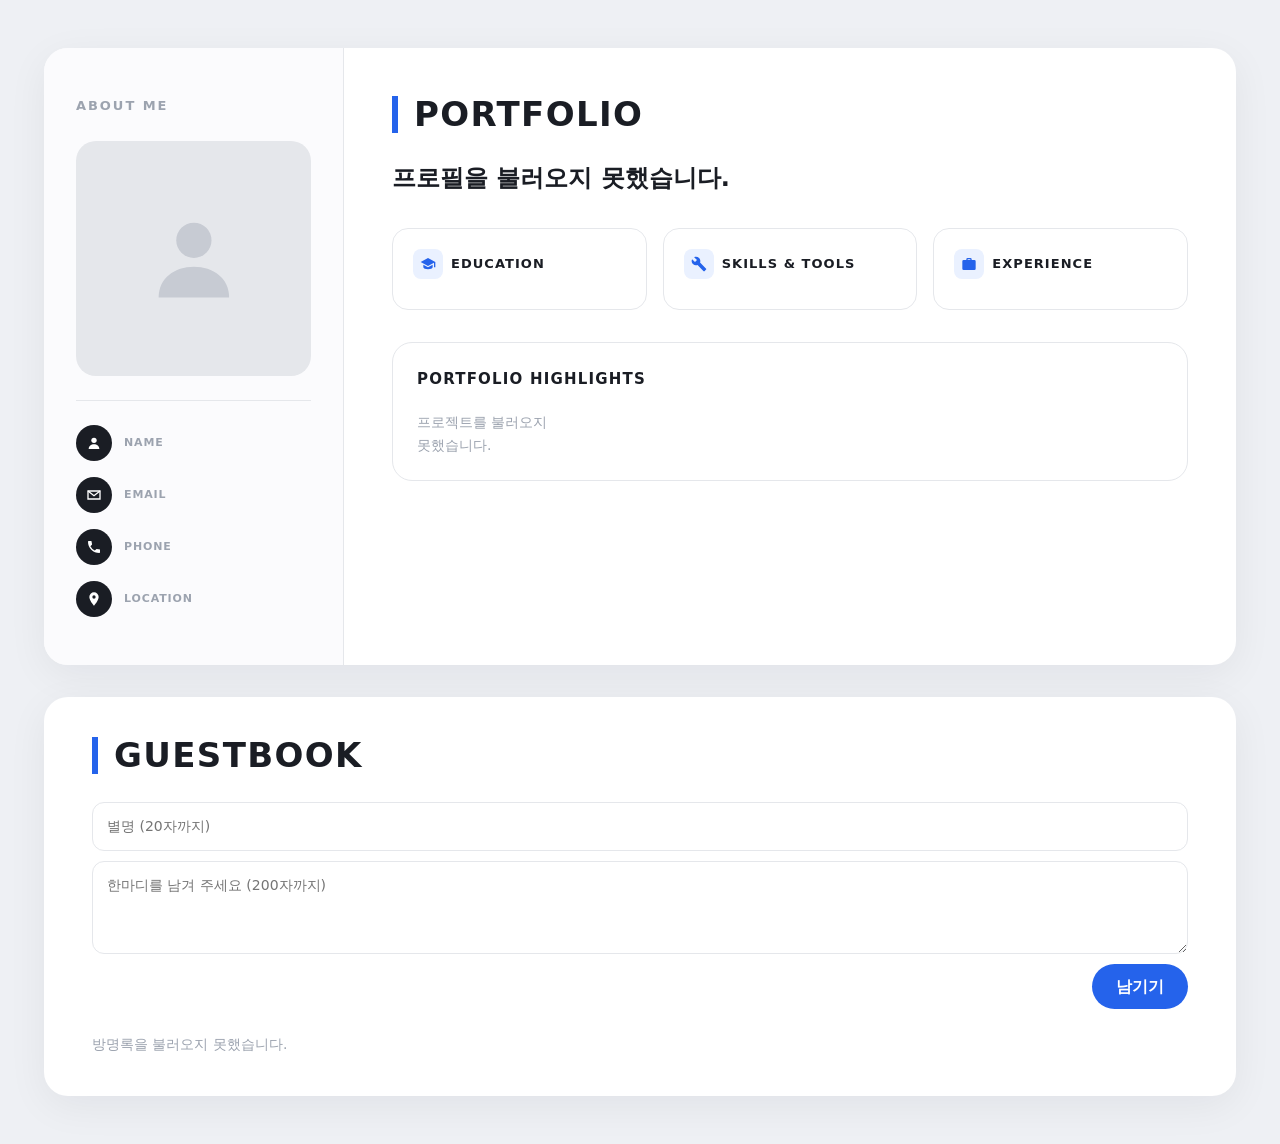
==== index.html @ b7abc64d "방문자 화면(index.html, style.css, script.js) 추가 Co-Authored-By: Claude Opus 5.5 <noreply@anthropic.com> " ====
<!DOCTYPE html>
<html lang="ko">
<head>
  <meta charset="UTF-8">
  <meta name="viewport" content="width=device-width, initial-scale=1.0">
  <title>Portfolio</title>
  <link rel="stylesheet" href="style.css">
</head>
<body>
  <main class="page">

    <!-- 흰 큰 카드 -->
    <section class="sheet">

      <!-- 왼쪽: ABOUT ME -->
      <aside class="about">
        <p class="label">ABOUT ME</p>

        <div class="photo" id="photo">
          <svg class="photo-empty" viewBox="0 0 24 24" aria-hidden="true">
            <circle cx="12" cy="8" r="4"/><path d="M4 21c0-4.4 3.6-7 8-7s8 2.6 8 7z"/>
          </svg>
        </div>

        <h2 class="name" id="name"></h2>
        <p class="job" id="title"></p>
        <p class="badge" id="career-badge"></p>

        <ul class="contact">
          <li>
            <span class="icon" aria-hidden="true">
              <svg viewBox="0 0 24 24"><circle cx="12" cy="8" r="4"/><path d="M4 21c0-4.4 3.6-7 8-7s8 2.6 8 7z"/></svg>
            </span>
            <span><small>NAME</small><span id="contact-name"></span></span>
          </li>
          <li>
            <span class="icon" aria-hidden="true">
              <svg viewBox="0 0 24 24"><path d="M3 6h18v12H3z" fill="none" stroke="currentColor" stroke-width="2"/><path d="M3 6l9 7 9-7" fill="none" stroke="currentColor" stroke-width="2"/></svg>
            </span>
            <span><small>EMAIL</small><span id="contact-email"></span></span>
          </li>
          <li>
            <span class="icon" aria-hidden="true">
              <svg viewBox="0 0 24 24"><path d="M6.6 10.8a15.1 15.1 0 0 0 6.6 6.6l2.2-2.2a1 1 0 0 1 1-.25 11.4 11.4 0 0 0 3.6.6 1 1 0 0 1 1 1V20a1 1 0 0 1-1 1A17 17 0 0 1 3 4a1 1 0 0 1 1-1h3.5a1 1 0 0 1 1 1c0 1.25.2 2.45.6 3.6a1 1 0 0 1-.25 1z"/></svg>
            </span>
            <span><small>PHONE</small><span id="contact-phone"></span></span>
          </li>
          <li>
            <span class="icon" aria-hidden="true">
              <svg viewBox="0 0 24 24"><path d="M12 2a7 7 0 0 0-7 7c0 5.2 7 13 7 13s7-7.8 7-13a7 7 0 0 0-7-7zm0 9.5A2.5 2.5 0 1 1 12 6.5a2.5 2.5 0 0 1 0 5z"/></svg>
            </span>
            <span><small>LOCATION</small><span id="contact-location"></span></span>
          </li>
        </ul>
      </aside>

      <!-- 오른쪽: PORTFOLIO -->
      <div class="content">
        <h1 class="big-title">PORTFOLIO</h1>

        <p class="headline" id="headline"></p>
        <p class="intro" id="intro"></p>

        <div class="facts">
          <div class="fact">
            <h3>
              <span class="fact-icon" aria-hidden="true">
                <svg viewBox="0 0 24 24"><path d="M12 3 1 9l11 6 9-4.9V17h2V9z"/><path d="M5 13.2V17c0 1.7 3.1 3 7 3s7-1.3 7-3v-3.8l-7 3.8z"/></svg>
              </span>
              EDUCATION
            </h3>
            <p id="education"></p>
          </div>
          <div class="fact">
            <h3>
              <span class="fact-icon" aria-hidden="true">
                <svg viewBox="0 0 24 24"><path d="M22.7 19 13.6 9.9c.9-2.3.4-5-1.5-6.9-2-2-5-2.4-7.4-1.3L9 6 6 9 1.6 4.7C.4 7.1.9 10.1 2.9 12.1c1.9 1.9 4.6 2.4 6.9 1.5l9.1 9.1c.4.4 1 .4 1.4 0l2.3-2.3c.5-.4.5-1.1.1-1.4z"/></svg>
              </span>
              SKILLS &amp; TOOLS
            </h3>
            <p id="skills"></p>
          </div>
          <div class="fact">
            <h3>
              <span class="fact-icon" aria-hidden="true">
                <svg viewBox="0 0 24 24"><path d="M10 3h4a2 2 0 0 1 2 2v1h4a2 2 0 0 1 2 2v11a2 2 0 0 1-2 2H4a2 2 0 0 1-2-2V8a2 2 0 0 1 2-2h4V5a2 2 0 0 1 2-2zm4 3V5h-4v1z"/></svg>
              </span>
              EXPERIENCE
            </h3>
            <p id="experience"></p>
          </div>
        </div>

        <div class="highlights">
          <h3 class="box-title">PORTFOLIO HIGHLIGHTS</h3>
          <div class="cards" id="cards">
            <p class="empty">불러오는 중...</p>
          </div>
        </div>

        <p class="quote" id="quote"></p>
      </div>
    </section>

    <!-- 방명록 -->
    <section class="sheet guestbook">
      <h2 class="big-title">GUESTBOOK</h2>

      <div class="gb-form">
        <input type="text" id="gb-nickname" maxlength="20" placeholder="별명 (20자까지)">
        <textarea id="gb-message" maxlength="200" rows="3" placeholder="한마디를 남겨 주세요 (200자까지)"></textarea>
        <div class="gb-actions">
          <p class="gb-status" id="gb-status"></p>
          <button type="button" id="gb-submit">남기기</button>
        </div>
      </div>

      <ul class="gb-list" id="gb-list">
        <li class="empty">불러오는 중...</li>
      </ul>
    </section>

  </main>

  <script src="script.js"></script>
</body>
</html>
---- style.css ----
/* ===== 기본 색과 글꼴 ===== */
:root {
  --bg: #eef0f4;
  --sheet: #ffffff;
  --text: #1a1d24;
  --gray: #6b7280;
  --light-gray: #9ca3af;
  --line: #e5e7eb;
  --blue: #2563eb;
  --blue-soft: #eaf1ff;
  --placeholder: #e5e7eb;
}

* {
  box-sizing: border-box;
}

body {
  margin: 0;
  background: var(--bg);
  color: var(--text);
  font-family: "Pretendard", "Apple SD Gothic Neo", "Malgun Gothic", "Noto Sans KR", system-ui, sans-serif;
  line-height: 1.6;
  word-break: keep-all;
}

.page {
  max-width: 1240px;
  margin: 0 auto;
  padding: 48px 24px;
}

/* ===== 흰 큰 카드 ===== */
.sheet {
  background: var(--sheet);
  border-radius: 24px;
  box-shadow: 0 10px 40px rgba(17, 24, 39, 0.06);
  display: grid;
  grid-template-columns: 300px 1fr;
  overflow: hidden;
}

/* ===== 왼쪽 ABOUT ME ===== */
.about {
  padding: 48px 32px;
  border-right: 1px solid var(--line);
  background: #fbfbfd;
}

.label {
  margin: 0 0 24px;
  font-size: 13px;
  font-weight: 800;
  letter-spacing: 0.15em;
  color: var(--light-gray);
}

.photo {
  width: 100%;
  aspect-ratio: 1 / 1;
  border-radius: 20px;
  background: var(--placeholder);
  overflow: hidden;
  display: flex;
  align-items: center;
  justify-content: center;
}

.photo img {
  width: 100%;
  height: 100%;
  object-fit: cover;
  display: block;
}

.photo-empty {
  width: 45%;
  fill: #c7cbd3;
}

.name {
  margin: 24px 0 4px;
  font-size: 28px;
  font-weight: 800;
}

.job {
  margin: 0 0 14px;
  color: var(--blue);
  font-weight: 700;
}

.badge {
  display: inline-block;
  margin: 0 0 28px;
  padding: 4px 14px;
  border: 1.5px solid var(--blue);
  border-radius: 999px;
  color: var(--blue);
  font-size: 13px;
  font-weight: 700;
}

.badge:empty {
  display: none;
}

.contact {
  list-style: none;
  margin: 0;
  padding: 24px 0 0;
  border-top: 1px solid var(--line);
  display: grid;
  gap: 16px;
}

.contact li {
  display: flex;
  align-items: center;
  gap: 12px;
  font-size: 14px;
  overflow-wrap: anywhere;
}

.contact small {
  display: block;
  font-size: 11px;
  font-weight: 700;
  letter-spacing: 0.08em;
  color: var(--light-gray);
  line-height: 1.3;
}

.icon {
  flex: none;
  width: 36px;
  height: 36px;
  border-radius: 50%;
  background: var(--text);
  color: #fff;
  display: flex;
  align-items: center;
  justify-content: center;
}

.icon svg {
  width: 16px;
  height: 16px;
  fill: currentColor;
}

/* ===== 오른쪽 PORTFOLIO ===== */
.content {
  padding: 48px 48px 40px;
  min-width: 0;
}

.big-title {
  margin: 0 0 28px;
  padding-left: 16px;
  border-left: 6px solid var(--blue);
  font-size: 34px;
  font-weight: 900;
  letter-spacing: 0.04em;
  line-height: 1.1;
}

.headline {
  margin: 0 0 14px;
  font-size: 24px;
  font-weight: 800;
  line-height: 1.45;
}

.headline .hl-name {
  color: var(--blue);
  text-decoration: underline;
  text-decoration-thickness: 3px;
  text-underline-offset: 6px;
}

.intro {
  margin: 0 0 32px;
  color: var(--gray);
  white-space: pre-line;
}

/* EDUCATION · SKILLS & TOOLS · EXPERIENCE */
.facts {
  display: grid;
  grid-template-columns: repeat(3, 1fr);
  gap: 16px;
  margin-bottom: 32px;
}

.fact {
  padding: 20px;
  border: 1px solid var(--line);
  border-radius: 16px;
}

.fact h3 {
  margin: 0 0 10px;
  display: flex;
  align-items: center;
  gap: 8px;
  font-size: 13px;
  font-weight: 800;
  letter-spacing: 0.08em;
}

.fact-icon {
  width: 30px;
  height: 30px;
  border-radius: 8px;
  background: var(--blue-soft);
  color: var(--blue);
  display: flex;
  align-items: center;
  justify-content: center;
}

.fact-icon svg {
  width: 16px;
  height: 16px;
  fill: currentColor;
}

.fact p {
  margin: 0;
  color: var(--gray);
  font-size: 14px;
  white-space: pre-line;
}

/* PORTFOLIO HIGHLIGHTS 상자 */
.highlights {
  padding: 24px;
  border: 1px solid var(--line);
  border-radius: 20px;
}

.box-title {
  margin: 0 0 20px;
  font-size: 15px;
  font-weight: 800;
  letter-spacing: 0.08em;
}

.cards {
  display: grid;
  grid-template-columns: repeat(4, 1fr);
  gap: 16px;
}

.empty {
  margin: 0;
  color: var(--light-gray);
  font-size: 14px;
}

/* 포트폴리오 카드 하나 */
.card {
  display: flex;
  flex-direction: column;
  border: 1px solid var(--line);
  border-radius: 14px;
  overflow: hidden;
  background: #fff;
  transition: box-shadow 0.2s, transform 0.2s;
}

.card:hover {
  transform: translateY(-3px);
  box-shadow: 0 8px 24px rgba(17, 24, 39, 0.08);
}

.card-open {
  display: block;
  flex: 1;
  width: 100%;
  padding: 0;
  border: 0;
  background: none;
  color: inherit;
  font: inherit;
  text-align: left;
  cursor: pointer;
}

.card-open:disabled {
  cursor: default;
}

/* 브라우저 창 모양 썸네일 */
.browser {
  display: block;
  background: #f3f4f6;
  border-bottom: 1px solid var(--line);
}

.browser-bar {
  display: flex;
  gap: 5px;
  padding: 8px 10px;
  background: #e9ebef;
}

.browser-bar span {
  width: 8px;
  height: 8px;
  border-radius: 50%;
  background: #c4c8cf;
}

.browser-bar span:nth-child(1) { background: #ff6159; }
.browser-bar span:nth-child(2) { background: #ffbd2e; }
.browser-bar span:nth-child(3) { background: #28c941; }

.browser-view {
  display: block;
  aspect-ratio: 16 / 10;
  background: var(--placeholder);
}

.browser-view img {
  width: 100%;
  height: 100%;
  object-fit: cover;
  display: block;
}

.card-body {
  display: block;
  padding: 14px 14px 4px;
}

.card-meta {
  display: block;
  color: var(--blue);
  font-size: 12px;
  font-weight: 700;
}

.card-title {
  display: block;
  margin: 4px 0 6px;
  font-size: 15px;
  font-weight: 800;
  line-height: 1.4;
}

.card-desc {
  display: -webkit-box;
  -webkit-line-clamp: 2;
  -webkit-box-orient: vertical;
  overflow: hidden;
  color: var(--gray);
  font-size: 13px;
  line-height: 1.5;
}

.card-foot {
  display: flex;
  align-items: center;
  justify-content: space-between;
  gap: 8px;
  padding: 8px 14px 14px;
}

.tags {
  min-width: 0;
  display: flex;
  flex-wrap: wrap;
  gap: 4px;
}

.tag {
  padding: 2px 8px;
  border-radius: 6px;
  background: #f1f2f4;
  color: var(--gray);
  font-size: 11px;
  font-weight: 600;
  max-width: 100%;
  white-space: nowrap;
  overflow: hidden;
  text-overflow: ellipsis;
}

/* 좋아요 버튼 */
.like {
  flex: none;
  display: flex;
  align-items: center;
  gap: 4px;
  padding: 4px 8px;
  border: 1px solid var(--line);
  border-radius: 999px;
  background: #fff;
  color: var(--gray);
  font: inherit;
  font-size: 12px;
  font-weight: 700;
  cursor: pointer;
}

.like svg {
  width: 14px;
  height: 14px;
  fill: none;
  stroke: currentColor;
  stroke-width: 2;
}

.like.liked {
  border-color: #fecdd3;
  background: #fff1f2;
  color: #e11d48;
  cursor: default;
}

.like.liked svg {
  fill: currentColor;
}

/* 맨 아래 인용 */
.quote {
  margin: 32px 0 0;
  text-align: center;
  font-style: italic;
  color: var(--gray);
}

.quote:not(:empty)::before { content: "\201C "; }
.quote:not(:empty)::after { content: " \201D"; }

/* ===== 방명록 ===== */
.guestbook {
  display: block;
  margin-top: 32px;
  padding: 40px 48px;
}

.gb-form {
  display: grid;
  gap: 10px;
  margin-bottom: 24px;
}

.gb-form input,
.gb-form textarea {
  width: 100%;
  padding: 12px 14px;
  border: 1px solid var(--line);
  border-radius: 12px;
  font: inherit;
  font-size: 14px;
  resize: vertical;
}

.gb-form input:focus,
.gb-form textarea:focus {
  outline: 2px solid var(--blue);
  outline-offset: -1px;
}

.gb-actions {
  display: flex;
  align-items: center;
  justify-content: flex-end;
  gap: 12px;
}

.gb-status {
  margin: 0;
  color: var(--gray);
  font-size: 13px;
}

#gb-submit {
  padding: 10px 24px;
  border: 0;
  border-radius: 999px;
  background: var(--blue);
  color: #fff;
  font: inherit;
  font-weight: 700;
  cursor: pointer;
}

#gb-submit:disabled {
  opacity: 0.6;
  cursor: default;
}

.gb-list {
  list-style: none;
  margin: 0;
  padding: 0;
  display: grid;
  gap: 12px;
}

.gb-item {
  padding: 16px 18px;
  border: 1px solid var(--line);
  border-radius: 14px;
}

.gb-head {
  display: flex;
  justify-content: space-between;
  gap: 8px;
  margin-bottom: 4px;
}

.gb-nick {
  font-weight: 800;
}

.gb-date {
  color: var(--light-gray);
  font-size: 12px;
}

.gb-text {
  margin: 0;
  color: var(--gray);
  font-size: 14px;
  white-space: pre-line;
  overflow-wrap: anywhere;
}

/* ===== 화면 폭에 따라 ===== */
@media (max-width: 1100px) {
  .cards {
    grid-template-columns: repeat(2, 1fr);
  }
}

@media (max-width: 860px) {
  .page {
    padding: 24px 16px;
  }

  .sheet {
    grid-template-columns: 1fr;
  }

  .about {
    border-right: 0;
    border-bottom: 1px solid var(--line);
    padding: 32px 24px;
  }

  .photo {
    max-width: 220px;
  }

  .content,
  .guestbook {
    padding: 32px 24px;
  }

  .facts {
    grid-template-columns: 1fr;
  }
}

@media (max-width: 560px) {
  .cards {
    grid-template-columns: 1fr;
  }

  .big-title {
    font-size: 28px;
  }

  .headline {
    font-size: 20px;
  }

  .highlights {
    padding: 16px;
  }
}
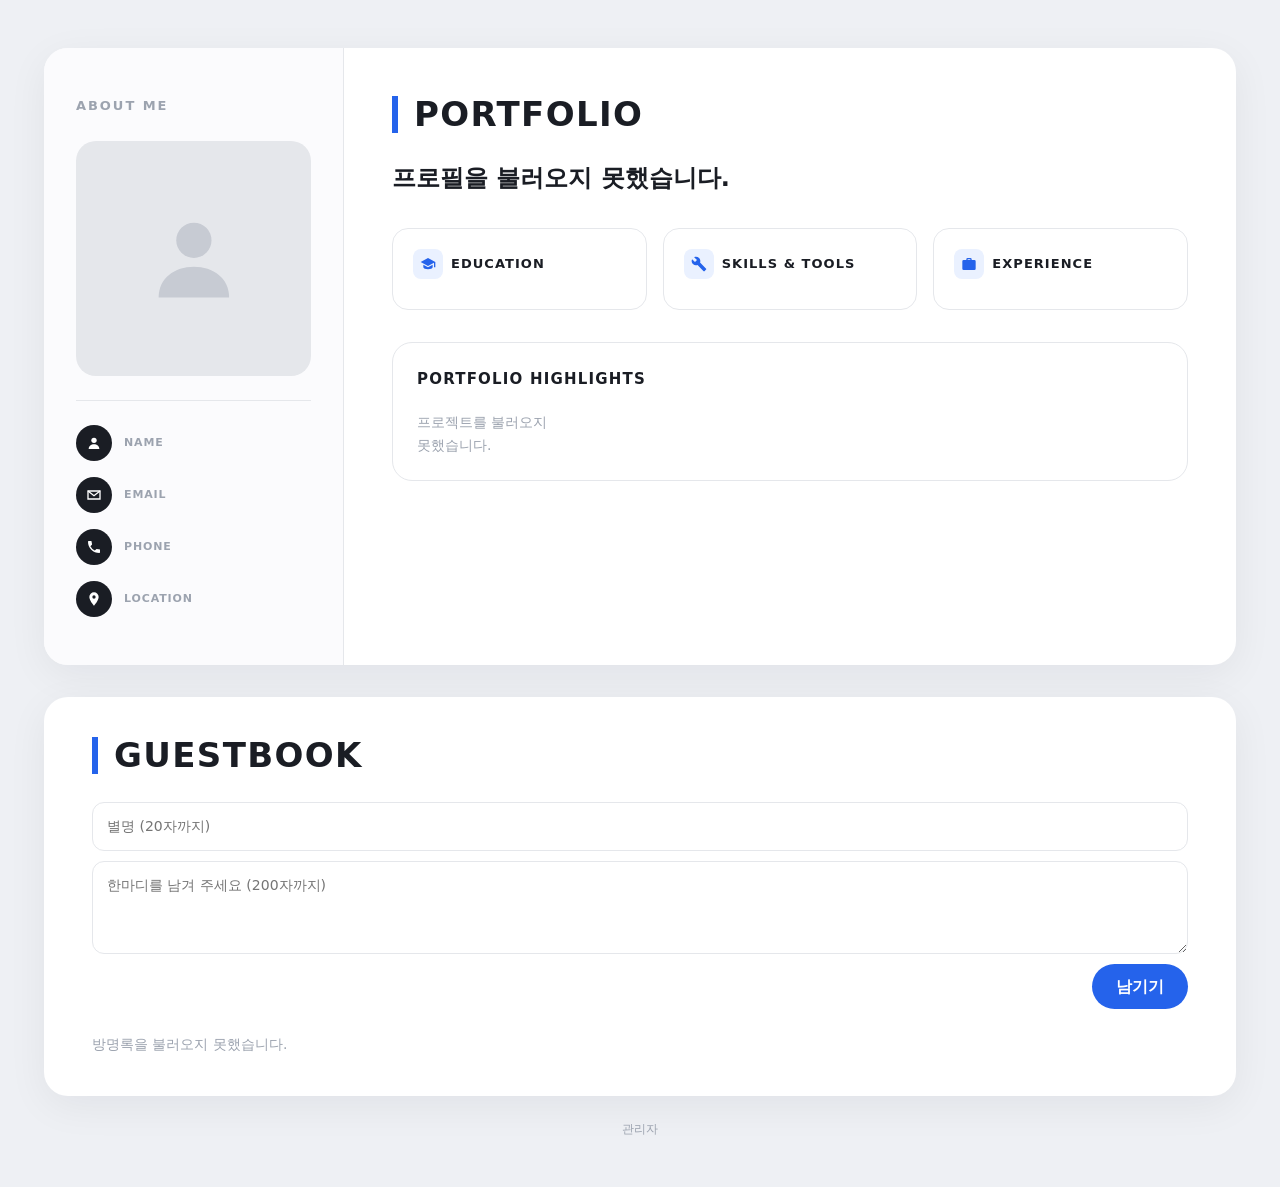
==== commit 751d2917: "관리자 화면(admin.html, admin.js) 추가, 방문자 화면에 관리자 링크 Co-Authored-By: Claude Opus 5.5 <noreply@anthropic.c" ====
--- a/index.html
+++ b/index.html
@@ -120,6 +120,7 @@
       </ul>
     </section>
 
+    <p class="admin-link"><a href="admin.html">관리자</a></p>
   </main>
 
   <script src="script.js"></script>
--- a/style.css
+++ b/style.css
@@ -532,6 +532,22 @@
   overflow-wrap: anywhere;
 }
 
+/* 맨 아래 작은 관리자 링크 */
+.admin-link {
+  margin: 24px 0 0;
+  text-align: center;
+  font-size: 12px;
+}
+
+.admin-link a {
+  color: var(--light-gray);
+  text-decoration: none;
+}
+
+.admin-link a:hover {
+  text-decoration: underline;
+}
+
 /* ===== 화면 폭에 따라 ===== */
 @media (max-width: 1100px) {
   .cards {
